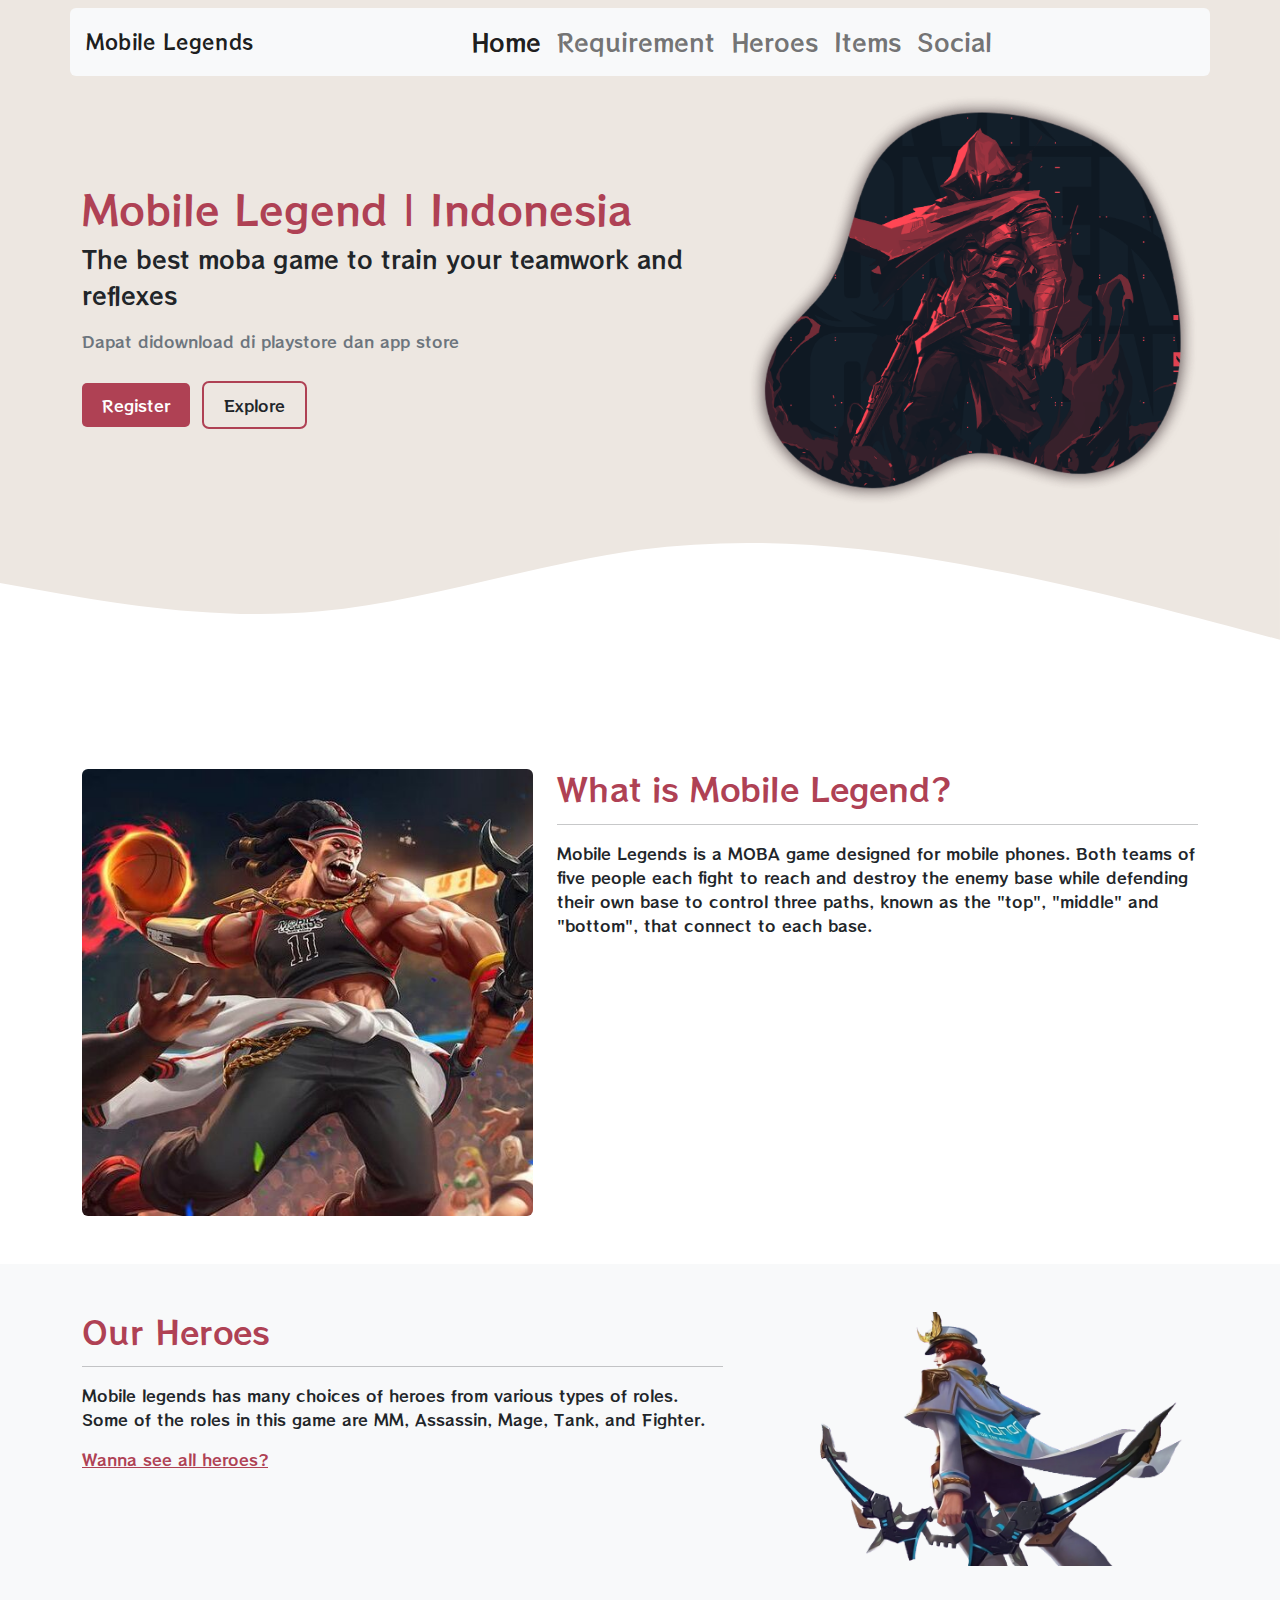
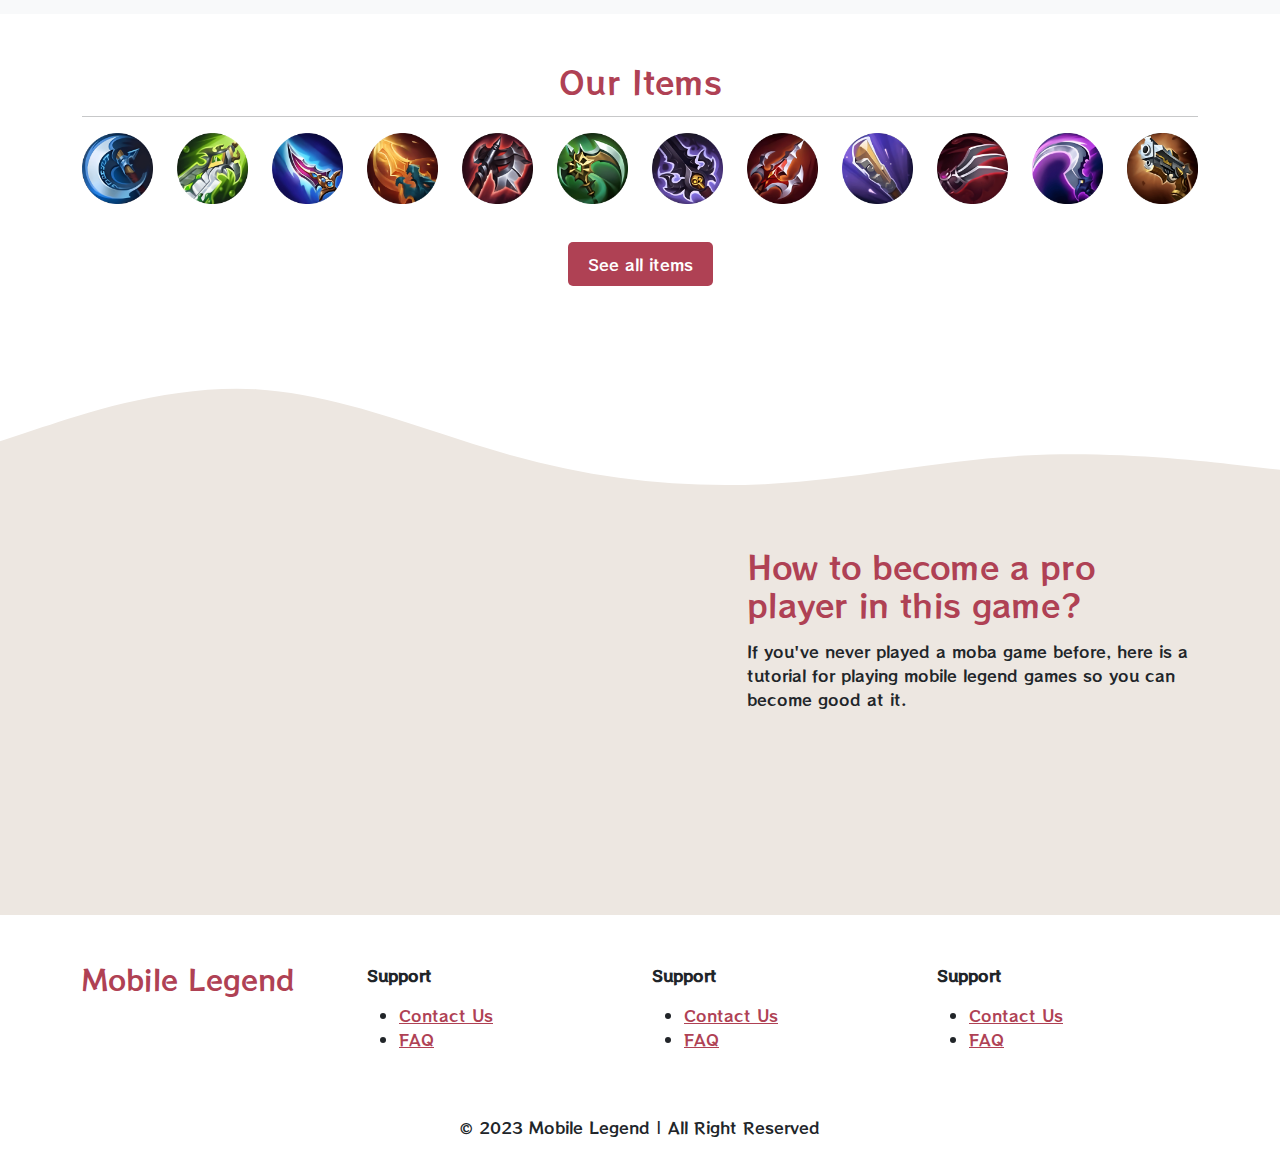
==== index.html @ f19843e8 "Add file via upload" ====
<!DOCTYPE html>
<html lang="en">
<head>
    <meta charset="UTF-8">
    <meta http-equiv="X-UA-Compatible" content="IE=edge">
    <meta name="viewport" content="width=device-width, initial-scale=1.0">
    <!-- bootstrap -->
    <link rel="stylesheet" href="assets/css/bootstrap.min.css">
    <!-- <link href="https://cdn.jsdelivr.net/npm/bootstrap@5.0.2/dist/css/bootstrap.min.css" rel="stylesheet" integrity="sha384-EVSTQN3/azprG1Anm3QDgpJLIm9Nao0Yz1ztcQTwFspd3yD65VohhpuuCOmLASjC" crossorigin="anonymous"> -->
    <script src="assets/js/bootstrap.bundle.min.js"></script>
    <!-- custom css -->
    <link rel="stylesheet" href="assets/css/style.css">
    <!-- font -->
    <link href='https://fonts.googleapis.com/css?family=RocknRoll One' rel='stylesheet'>
    <!-- favicon -->
    <link rel="icon" href="assets/img/favicon/android-chrome-192x192.png" type="image/x-icon">
    <title>Mobile Legend</title>
</head>
<body>
        <!-- navbar -->
        <nav class="navbar navbar-expand-lg navbar-light fs-4 w-100">
            <div class="container bg-light px-3 py-2 rounded nav">
              <a class="navbar-brand" href="#">Mobile Legends</a>
              <button class="navbar-toggler" type="button" data-bs-toggle="collapse" data-bs-target="#navbarNav" aria-controls="navbarNav" aria-expanded="false" aria-label="Toggle navigation">
                <span class="navbar-toggler-icon"></span>
              </button>
              <div class="collapse navbar-collapse d-lg-flex justify-content-center" id="navbarNav">
                <ul class="navbar-nav text-start">
                  <li class="nav-item">
                    <a class="nav-link active" aria-current="page" href="#">Home</a>
                  </li>
                  <li class="nav-item">
                    <a class="nav-link" href="#">Requirement</a>
                  </li>
                  <li class="nav-item">
                    <a class="nav-link" href="#">Heroes</a>
                  </li>
                  <li class="nav-item">
                    <a class="nav-link" href="#">Items</a>
                  </li>
                  <li class="nav-item">
                    <a class="nav-link" href="#">Social</a>
                  </li>
                </ul>
              </div>
            </div>
        </nav>
        <section id="jumbotron" class="jumbotron pt-5">
            <div class="container pt-5">
                <div class="row">
                    <div class="col-lg-5">
                        <img src="assets/img/opening-aldous.png" alt="" class="w-100">
                    </div>
                    <div class="col-lg-7 order-lg-first d-flex align-items-center">
                        <div class="first-info">
                            <h1 class="title">Mobile Legend | Indonesia</h1>
                            <p class="info">The best moba game to train your teamwork and reflexes</p>
                            <span class="text-muted">Dapat didownload di playstore dan app store</span>
                            <div class="first-button-group">
                                <a href="#" class="first-btn">Register</a>
                                <a href="#info" class="first-btn outline-red text-dark ms-2">Explore</a>
                            </div>
                        </div>
                    </div>
                </div>    
            </div>
        </section>
            <svg xmlns="http://www.w3.org/2000/svg" viewBox="0 0 1440 220"><path fill="#ede7e1" fill-opacity="1" d="M0,64L60,74.7C120,85,240,107,360,96C480,85,600,43,720,26.7C840,11,960,21,1080,42.7C1200,64,1320,96,1380,112L1440,128L1440,0L1380,0C1320,0,1200,0,1080,0C960,0,840,0,720,0C600,0,480,0,360,0C240,0,120,0,60,0L0,0Z"></path></svg>
        <section id="info">
            <div class="container py-5">
                <div class="row">
                    <div class="col-lg-5">
                        <img src="assets/img/balmond.jpg" alt="" class="w-100 rounded">
                    </div>
                    <div class="col-lg-7">
                        <h2>What is Mobile Legend?</h2>
                        <hr>
                        <p>Mobile Legends is a MOBA game designed for mobile phones. Both teams of five people each fight to reach and destroy the enemy base while defending their own base to control three paths, known as the "top", "middle" and "bottom", that connect to each base.</p>
                    </div>
                </div>
            </div>
        </section>
        <section id="heroes" class=" bg-light">
            <div class="container py-5">
                <div class="row">
                    <div class="col-lg-7">
                        <h2>Our Heroes</h2>
                        <hr>
                        <p>Mobile legends has many choices of heroes from various types of roles. Some of the roles in this game are MM, Assassin, Mage, Tank, and Fighter.</p>
                        <a href="#" class="button-hero">Wanna see all heroes?</a>
                    </div>
                    <div class="col-lg-5">
                        <img src="assets/img/miya.png" alt="" class="w-100 rounded">
                    </div>
                </div>
            </div>
        </section>
        <section id="items" class="pt-5">
            <div class="container">
                <div class="row">
                    <div class="col-lg-12">
                        <h2 class="text-center">Our Items</h2>
                        <hr>
                        <div class="row">
                            <div class="col-md-1">
                                <img src="assets/img/items/1.png" alt="" class="w-100 rounded">
                            </div>
                            <div class="col-md-1">
                                <img src="assets/img/items/2.png" alt="" class="w-100 rounded">
                            </div>
                            <div class="col-md-1">
                                <img src="assets/img/items/3.png" alt="" class="w-100 rounded">
                            </div>
                            <div class="col-md-1">
                                <img src="assets/img/items/4.png" alt="" class="w-100 rounded">
                            </div>
                            <div class="col-md-1">
                                <img src="assets/img/items/5.png" alt="" class="w-100 rounded">
                            </div>
                            <div class="col-md-1">
                                <img src="assets/img/items/6.png" alt="" class="w-100 rounded">
                            </div>
                            <div class="col-md-1">
                                <img src="assets/img/items/7.png" alt="" class="w-100 rounded">
                            </div>
                            <div class="col-md-1">
                                <img src="assets/img/items/8.png" alt="" class="w-100 rounded">
                            </div>
                            <div class="col-md-1">
                                <img src="assets/img/items/9.png" alt="" class="w-100 rounded">
                            </div>
                            <div class="col-md-1">
                                <img src="assets/img/items/10.png" alt="" class="w-100 rounded">
                            </div>
                            <div class="col-md-1">
                                <img src="assets/img/items/11.png" alt="" class="w-100 rounded">
                            </div>
                            <div class="col-md-1">
                                <img src="assets/img/items/12.png" alt="" class="w-100 rounded">
                            </div>
                        </div>
                        <div class="button-items w-100 text-center py-5">
                            <a href="#" class="btn-items">See all items</a>
                        </div>
                    </div>
                </div>
            </div>
        </section>
        <svg xmlns="http://www.w3.org/2000/svg" viewBox="0 60 1440 250"><path fill="#ede7e1" fill-opacity="1" d="M0,192L48,176C96,160,192,128,288,133.3C384,139,480,181,576,208C672,235,768,245,864,240C960,235,1056,213,1152,208C1248,203,1344,213,1392,218.7L1440,224L1440,320L1392,320C1344,320,1248,320,1152,320C1056,320,960,320,864,320C768,320,672,320,576,320C480,320,384,320,288,320C192,320,96,320,48,320L0,320Z"></path></svg>
        <section id="tutorial">
            <div class="container pb-5">
                <div class="row">
                    <div class="col-lg-7">
                        <iframe width="560" height="315" src="https://www.youtube.com/embed/gQdS9rCppvI?si=JWBqJgEFDvPuMpbW" title="YouTube video player" frameborder="0" allow="accelerometer; autoplay; clipboard-write; encrypted-media; gyroscope; picture-in-picture; web-share" allowfullscreen></iframe>
                    </div>
                    <div class="col-lg-5">
                        <h2 class="pb-2">How to become a pro player in this game?</h2>
                        <p>If you've never played a moba game before, here is a tutorial for playing mobile legend games so you can become good at it.</p>
                    </div>
                </div>
            </div>
        </section>

        <footer class="pt-5">
            <div class="container">
                <div class="row">
                    <div class="col-md-3">
                        <h1 class="fs-3">Mobile Legend</h1>
                    </div>
                    <div class="col-md-3">
                        <p class="fw-bold">Support</p>
                        <ul>
                            <li><a href="#">Contact Us</a></li>
                            <li><a href="#">FAQ</a></li>
                        </ul>
                    </div>
                    <div class="col-md-3">
                        <p class="fw-bold">Support</p>
                        <ul>
                            <li><a href="pages/contact.html">Contact Us</a></li>
                            <li><a href="#">FAQ</a></li>
                        </ul>
                    </div>
                    <div class="col-md-3">
                        <p class="fw-bold">Support</p>
                        <ul>
                            <li><a href="#">Contact Us</a></li>
                            <li><a href="#">FAQ</a></li>
                        </ul>
                    </div>
                </div>
                <div class="row pt-5">
                    <div class="col-12">
                        <p class="text-center">© 2023 Mobile Legend | All Right Reserved</p>
                    </div>
                </div>
            </div>
        </footer>

        <script>
            window.addEventListener('scroll',(e)=>{
              const nav = document.querySelector('.nav');
              if(window.pageYOffset>0){
                nav.classList.add("add-shadow");
              }else{
                nav.classList.remove("add-shadow");
              }
            });
          </script>
</body>
</html>
---- assets/css/style.css ----
body{
    font-family: 'RocknRoll One', sans-serif;
}

h1, h2, h3{
    color: rgb(175, 65, 84);
}

a{
    color: rgb(175, 65, 84);
}
.add-shadow{
    box-shadow: rgba(60, 64, 67, 0.2) 0px 1px 2px 0px;
}

.navbar{
    position: fixed;
    z-index: 2;
}

.navbar-nav a{
    transition: 0.5s;
}

.navbar-nav a:hover{
    margin-top: -5px;
    color: rgb(175, 65, 84) !important;
}

#jumbotron{
    background-color: #ede7e1;
    padding-bottom: 20px;
}
.first-info .title{
    font-size: 2.5em;
    color: rgb(175, 65, 84);
}

.first-info .info{
    font-size: 1.5em;
}

.first-button-group{
    margin-top: 40px;
}

.first-btn{
    text-decoration: none;
    color: #fff;
    background-color: rgb(175, 65, 84);
    padding: 10px 20px;
    font-size: 1em;
    border-radius: 5px;
}

.outline-red{
    background-color: #ede7e1 !important;
    outline: 2px solid rgb(175, 65, 84);
    padding: calc(10px 20px - 2px);
}

.button-hero{
    transition: 0.6s;
}

.button-hero:hover{
    color: red;
}
.btn-items{
    padding: 10px 20px;
    background-color: rgb(175, 65, 84);
    color: white;
    text-decoration: none;
    border-radius: 5px;
    transition: 0.7s;
}
.btn-items:hover{
    color: rgb(175, 65, 84);
    background-color: #fff;
    outline: 1px solid rgb(175, 65, 84);
}

#tutorial{
    background-color: #ede7e1;
}
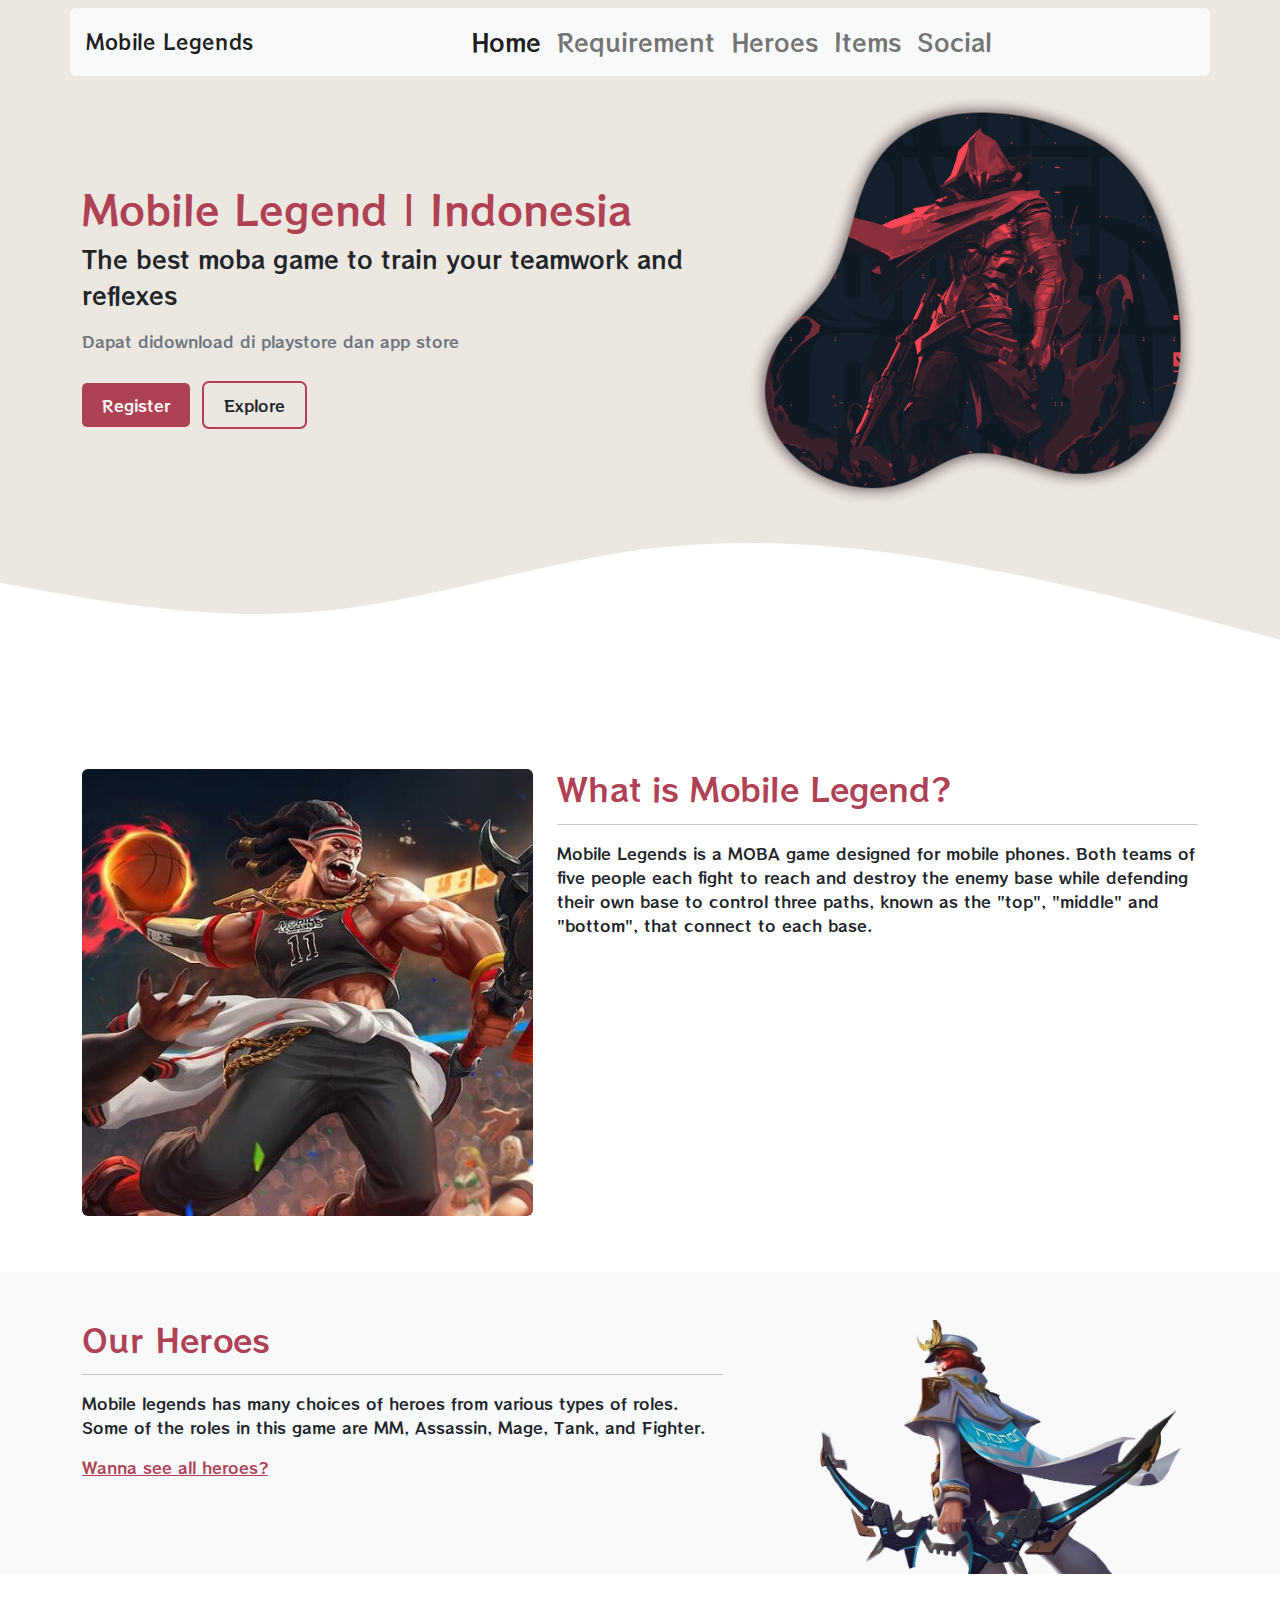
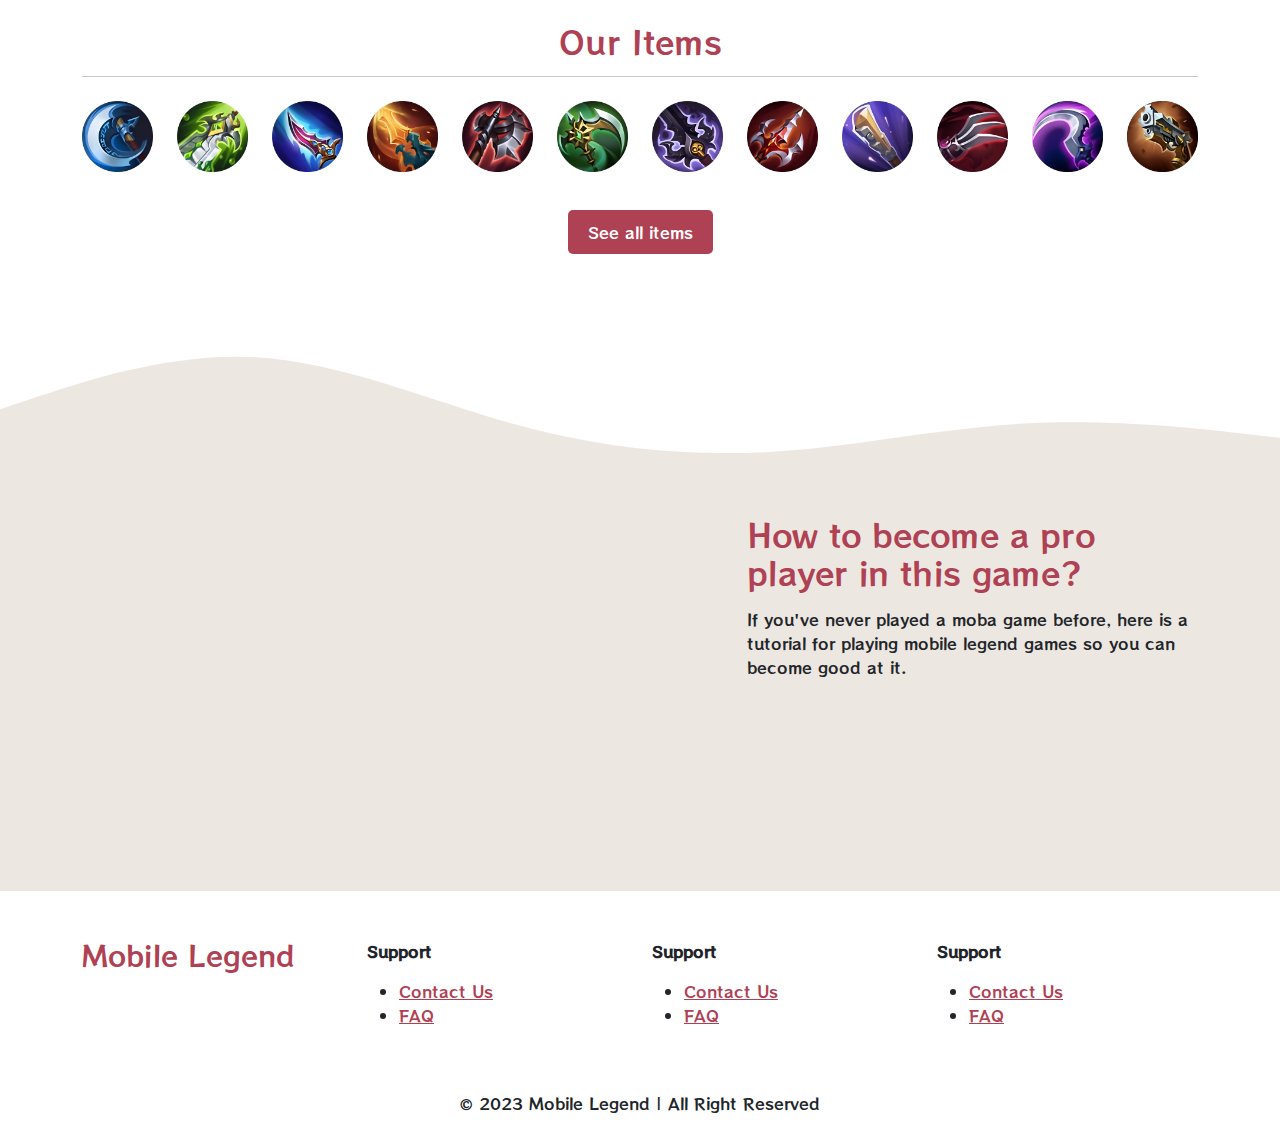
==== commit dbc11743: "Update index.html" ====
--- a/index.html
+++ b/index.html
@@ -16,9 +16,9 @@
     <link rel="icon" href="assets/img/favicon/android-chrome-192x192.png" type="image/x-icon">
     <title>Mobile Legend</title>
 </head>
-<body>
+<body class="">
         <!-- navbar -->
-        <nav class="navbar navbar-expand-lg navbar-light fs-4 w-100">
+        <nav class="navbar navbar-expand-lg navbar-light fs-4 w-100 px-2">
             <div class="container bg-light px-3 py-2 rounded nav">
               <a class="navbar-brand" href="#">Mobile Legends</a>
               <button class="navbar-toggler" type="button" data-bs-toggle="collapse" data-bs-target="#navbarNav" aria-controls="navbarNav" aria-expanded="false" aria-label="Toggle navigation">
@@ -69,7 +69,7 @@
         <section id="info">
             <div class="container py-5">
                 <div class="row">
-                    <div class="col-lg-5">
+                    <div class="col-lg-5 mb-2">
                         <img src="assets/img/balmond.jpg" alt="" class="w-100 rounded">
                     </div>
                     <div class="col-lg-7">
@@ -81,9 +81,9 @@
             </div>
         </section>
         <section id="heroes" class=" bg-light">
-            <div class="container py-5">
-                <div class="row">
-                    <div class="col-lg-7">
+            <div class="container pt-5">
+                <div class="row">
+                    <div class="col-lg-7 mb-3">
                         <h2>Our Heroes</h2>
                         <hr>
                         <p>Mobile legends has many choices of heroes from various types of roles. Some of the roles in this game are MM, Assassin, Mage, Tank, and Fighter.</p>
@@ -102,40 +102,40 @@
                         <h2 class="text-center">Our Items</h2>
                         <hr>
                         <div class="row">
-                            <div class="col-md-1">
+                            <div class="col-lg-1 col-3 mt-2">
                                 <img src="assets/img/items/1.png" alt="" class="w-100 rounded">
                             </div>
-                            <div class="col-md-1">
+                            <div class="col-lg-1 col-3 mt-2">
                                 <img src="assets/img/items/2.png" alt="" class="w-100 rounded">
                             </div>
-                            <div class="col-md-1">
+                            <div class="col-lg-1 col-3 mt-2">
                                 <img src="assets/img/items/3.png" alt="" class="w-100 rounded">
                             </div>
-                            <div class="col-md-1">
+                            <div class="col-lg-1 col-3 mt-2">
                                 <img src="assets/img/items/4.png" alt="" class="w-100 rounded">
                             </div>
-                            <div class="col-md-1">
+                            <div class="col-lg-1 col-3 mt-2">
                                 <img src="assets/img/items/5.png" alt="" class="w-100 rounded">
                             </div>
-                            <div class="col-md-1">
+                            <div class="col-lg-1 col-3 mt-2">
                                 <img src="assets/img/items/6.png" alt="" class="w-100 rounded">
                             </div>
-                            <div class="col-md-1">
+                            <div class="col-lg-1 col-3 mt-2">
                                 <img src="assets/img/items/7.png" alt="" class="w-100 rounded">
                             </div>
-                            <div class="col-md-1">
+                            <div class="col-lg-1 col-3 mt-2">
                                 <img src="assets/img/items/8.png" alt="" class="w-100 rounded">
                             </div>
-                            <div class="col-md-1">
+                            <div class="col-lg-1 col-3 mt-2">
                                 <img src="assets/img/items/9.png" alt="" class="w-100 rounded">
                             </div>
-                            <div class="col-md-1">
+                            <div class="col-lg-1 col-3 mt-2">
                                 <img src="assets/img/items/10.png" alt="" class="w-100 rounded">
                             </div>
-                            <div class="col-md-1">
+                            <div class="col-lg-1 col-3 mt-2">
                                 <img src="assets/img/items/11.png" alt="" class="w-100 rounded">
                             </div>
-                            <div class="col-md-1">
+                            <div class="col-lg-1 col-3 mt-2">
                                 <img src="assets/img/items/12.png" alt="" class="w-100 rounded">
                             </div>
                         </div>
@@ -150,8 +150,8 @@
         <section id="tutorial">
             <div class="container pb-5">
                 <div class="row">
-                    <div class="col-lg-7">
-                        <iframe width="560" height="315" src="https://www.youtube.com/embed/gQdS9rCppvI?si=JWBqJgEFDvPuMpbW" title="YouTube video player" frameborder="0" allow="accelerometer; autoplay; clipboard-write; encrypted-media; gyroscope; picture-in-picture; web-share" allowfullscreen></iframe>
+                    <div class="col-lg-7 mb-2">
+                        <iframe width="560" height="315" src="https://www.youtube.com/embed/gQdS9rCppvI?si=JWBqJgEFDvPuMpbW" title="YouTube video player" frameborder="0" allow="accelerometer; autoplay; clipboard-write; encrypted-media; gyroscope; picture-in-picture; web-share" allowfullscreen class="w-100"></iframe>
                     </div>
                     <div class="col-lg-5">
                         <h2 class="pb-2">How to become a pro player in this game?</h2>
@@ -208,4 +208,4 @@
             });
           </script>
 </body>
-</html>+</html>
